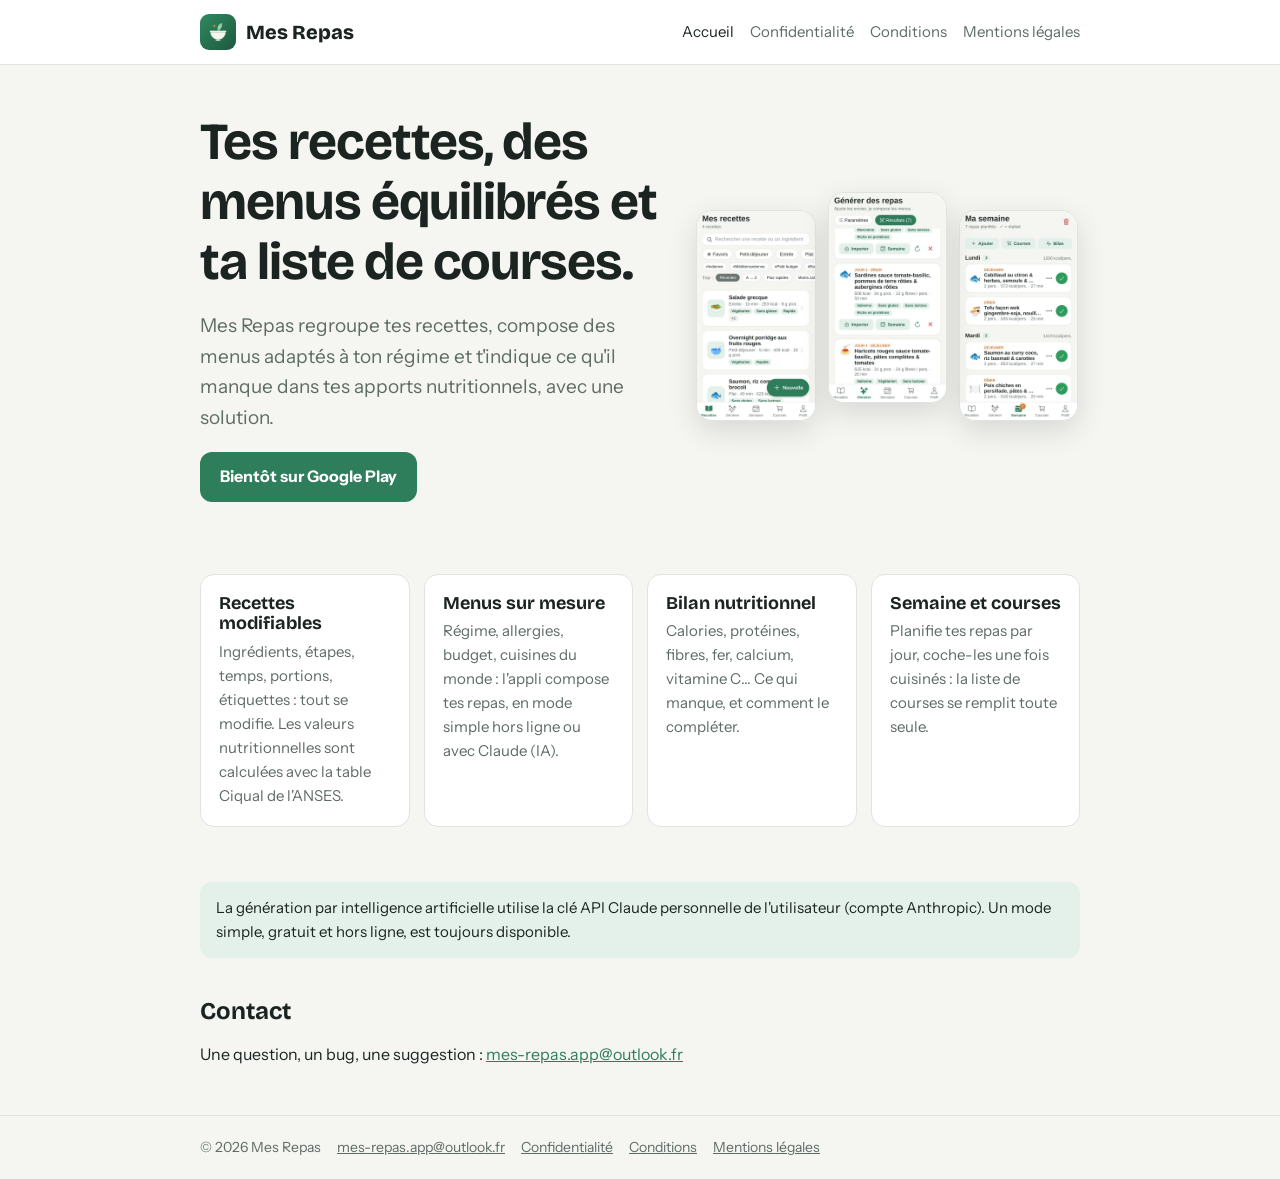
==== index.html @ 555995fe "Site Mes Repas : présentation, confidentialité, conditions, mentions légales, app-ads.txt" ====
<!doctype html>
<html lang="fr">
<head>
<meta charset="utf-8">
<meta name="viewport" content="width=device-width, initial-scale=1">
<title>Mes Repas</title>
<meta name="description" content="Application Android : recettes, menus équilibrés, bilan nutritionnel, planning et liste de courses.">
<link rel="icon" href="img/favicon.png">
<link rel="preconnect" href="https://fonts.googleapis.com"><link rel="stylesheet" href="https://fonts.googleapis.com/css2?family=Bricolage+Grotesque:opsz,wght@12..96,700;12..96,800&family=Instrument+Sans:wght@400;600;700&display=swap">
<link rel="stylesheet" href="style.css">
</head>
<body>
<header class="site"><div class="wrap">
  <a class="brand" href="index.html"><img src="img/icon.png" alt="">Mes Repas</a>
  <nav class="links" aria-label="Navigation"><a href="index.html" aria-current="page">Accueil</a><a href="confidentialite.html">Confidentialité</a><a href="conditions.html">Conditions</a><a href="mentions-legales.html">Mentions légales</a></nav>
</div></header>
<main class="wrap">

<section class="hero">
  <div>
    <h1>Tes recettes, des menus équilibrés et ta liste de courses.</h1>
    <p class="lead">Mes Repas regroupe tes recettes, compose des menus adaptés à ton régime et t'indique ce qu'il manque dans tes apports nutritionnels, avec une solution.</p>
    <p><span class="badge">Bientôt sur Google Play</span></p>
  </div>
  <div class="shots">
    <img src="img/capture-recettes.jpg" alt="Liste des recettes">
    <img src="img/capture-bilan.jpg" alt="Bilan nutritionnel">
    <img src="img/capture-semaine.jpg" alt="Planning de la semaine">
  </div>
</section>
<section class="features">
  <div class="feature"><h3>Recettes modifiables</h3><p>Ingrédients, étapes, temps, portions, étiquettes : tout se modifie. Les valeurs nutritionnelles sont calculées avec la table Ciqual de l'ANSES.</p></div>
  <div class="feature"><h3>Menus sur mesure</h3><p>Régime, allergies, budget, cuisines du monde : l'appli compose tes repas, en mode simple hors ligne ou avec Claude (IA).</p></div>
  <div class="feature"><h3>Bilan nutritionnel</h3><p>Calories, protéines, fibres, fer, calcium, vitamine C… Ce qui manque, et comment le compléter.</p></div>
  <div class="feature"><h3>Semaine et courses</h3><p>Planifie tes repas par jour, coche-les une fois cuisinés : la liste de courses se remplit toute seule.</p></div>
</section>
<p class="note">La génération par intelligence artificielle utilise la clé API Claude personnelle de l'utilisateur (compte Anthropic). Un mode simple, gratuit et hors ligne, est toujours disponible.</p>
<h2>Contact</h2>
<p>Une question, un bug, une suggestion : <a href="mailto:mes-repas.app@outlook.fr">mes-repas.app@outlook.fr</a></p>
<p style="margin-bottom:48px"></p>

</main>
<footer class="site"><div class="wrap">
  <span>© 2026 Mes Repas</span>
  <a href="mailto:mes-repas.app@outlook.fr">mes-repas.app@outlook.fr</a>
  <a href="confidentialite.html">Confidentialité</a>
  <a href="conditions.html">Conditions</a>
  <a href="mentions-legales.html">Mentions légales</a>
</div></footer>
</body>
</html>
---- style.css ----
:root {
  --bg: #f5f6f2;
  --surface: #ffffff;
  --ink: #1c2421;
  --muted: #5f6b65;
  --line: #dfe4dc;
  --herb: #2e7d5b;
  --herb-dark: #1e5a40;
  --herb-soft: #e3f1ea;
  --spice: #e07a2f;
  color-scheme: light;
}
@media (prefers-color-scheme: dark) {
  :root {
    --bg: #0f1512;
    --surface: #18201c;
    --ink: #e6ece8;
    --muted: #9aa69f;
    --line: #2a3530;
    --herb: #5cc08e;
    --herb-dark: #a6e3c3;
    --herb-soft: #1c3327;
    --spice: #f29a5c;
    color-scheme: dark;
  }
}
* { box-sizing: border-box; }
body {
  margin: 0;
  background: var(--bg);
  color: var(--ink);
  font: 16px/1.6 'Instrument Sans', 'Segoe UI', system-ui, -apple-system, sans-serif;
}
a { color: var(--herb); }
a:focus-visible, button:focus-visible { outline: 2px solid var(--herb); outline-offset: 2px; }
.wrap { max-width: 920px; margin: 0 auto; padding-inline: 20px; }
header.site { border-bottom: 1px solid var(--line); background: var(--surface); }
header.site .wrap { display: flex; align-items: center; gap: 12px; padding-block: 14px; flex-wrap: wrap; }
.brand { display: flex; align-items: center; gap: 10px; text-decoration: none; color: var(--ink); font-weight: 800; font-size: 20px; font-family: 'Bricolage Grotesque', 'Segoe UI', sans-serif; }
.brand img { width: 36px; height: 36px; border-radius: 9px; }
nav.links { margin-left: auto; display: flex; gap: 16px; flex-wrap: wrap; font-size: 15px; }
nav.links a { color: var(--muted); text-decoration: none; }
nav.links a:hover, nav.links a[aria-current] { color: var(--ink); }
h1, h2, h3 { font-family: 'Bricolage Grotesque', 'Segoe UI', sans-serif; line-height: 1.15; text-wrap: balance; }
h1 { font-size: clamp(32px, 6vw, 52px); letter-spacing: -0.02em; margin: 0 0 16px; }
h2 { font-size: 24px; margin: 40px 0 10px; }
h3 { font-size: 18px; margin: 24px 0 6px; }
.hero { display: grid; gap: 32px; align-items: center; padding-block: 48px; grid-template-columns: 1fr; }
@media (min-width: 760px) { .hero { grid-template-columns: 1.2fr 1fr; } }
.lead { font-size: 19px; color: var(--muted); max-width: 34em; }
.shots { display: flex; gap: 12px; justify-content: center; }
.shots img { width: 31%; max-width: 180px; border-radius: 16px; border: 1px solid var(--line); box-shadow: 0 10px 30px rgba(0, 0, 0, 0.12); }
.shots img:nth-child(2) { transform: translateY(-18px); }
.features { display: grid; gap: 14px; grid-template-columns: repeat(auto-fit, minmax(min(100%, 200px), 1fr)); padding-block: 8px 40px; }
.feature { background: var(--surface); border: 1px solid var(--line); border-radius: 14px; padding: 18px; }
.feature h3 { margin: 0 0 6px; }
.feature p { margin: 0; color: var(--muted); font-size: 15px; }
.badge { display: inline-block; background: var(--herb); color: #fff; padding: 12px 20px; border-radius: 12px; font-weight: 700; text-decoration: none; }
.note { background: var(--herb-soft); border-radius: 12px; padding: 14px 16px; font-size: 15px; }
.doc { padding-block: 40px 64px; max-width: 70ch; }
.doc p, .doc li { color: var(--ink); }
.doc .updated { color: var(--muted); font-size: 14px; }
.todo { background: #fff4d6; color: #6b4a00; padding: 0 4px; border-radius: 4px; }
@media (prefers-color-scheme: dark) { .todo { background: #35291a; color: #f1c77a; } }
footer.site { border-top: 1px solid var(--line); color: var(--muted); font-size: 14px; }
footer.site .wrap { padding-block: 20px; display: flex; gap: 16px; flex-wrap: wrap; }
footer.site a { color: var(--muted); }
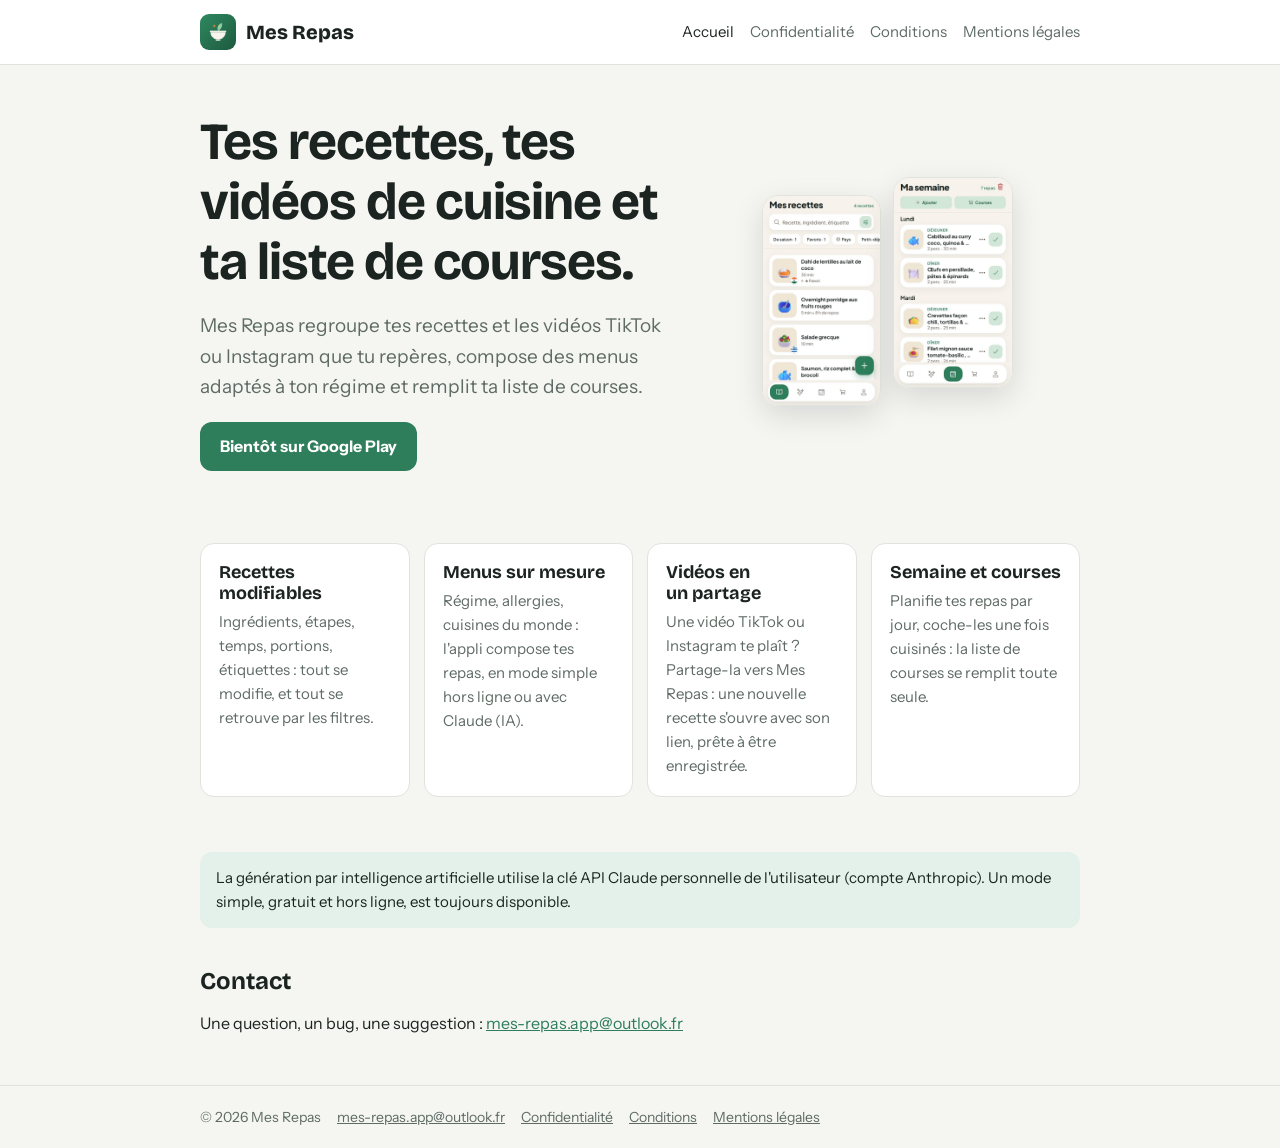
==== commit 91efda7a: "Site à jour : nutrition et budget retirés, vidéos partagées, captures et confidentialité (25 novembr" ====
--- a/index.html
+++ b/index.html
@@ -4,7 +4,7 @@
 <meta charset="utf-8">
 <meta name="viewport" content="width=device-width, initial-scale=1">
 <title>Mes Repas</title>
-<meta name="description" content="Application Android : recettes, menus équilibrés, bilan nutritionnel, planning et liste de courses.">
+<meta name="description" content="Application Android : recettes, vidéos de cuisine, menus, planning et liste de courses.">
 <link rel="icon" href="img/favicon.png">
 <link rel="preconnect" href="https://fonts.googleapis.com"><link rel="stylesheet" href="https://fonts.googleapis.com/css2?family=Bricolage+Grotesque:opsz,wght@12..96,700;12..96,800&family=Instrument+Sans:wght@400;600;700&display=swap">
 <link rel="stylesheet" href="style.css">
@@ -18,20 +18,19 @@
 
 <section class="hero">
   <div>
-    <h1>Tes recettes, des menus équilibrés et ta liste de courses.</h1>
-    <p class="lead">Mes Repas regroupe tes recettes, compose des menus adaptés à ton régime et t'indique ce qu'il manque dans tes apports nutritionnels, avec une solution.</p>
+    <h1>Tes recettes, tes vidéos de cuisine et ta liste de courses.</h1>
+    <p class="lead">Mes Repas regroupe tes recettes et les vidéos TikTok ou Instagram que tu repères, compose des menus adaptés à ton régime et remplit ta liste de courses.</p>
     <p><span class="badge">Bientôt sur Google Play</span></p>
   </div>
   <div class="shots">
     <img src="img/capture-recettes.jpg" alt="Liste des recettes">
-    <img src="img/capture-bilan.jpg" alt="Bilan nutritionnel">
     <img src="img/capture-semaine.jpg" alt="Planning de la semaine">
   </div>
 </section>
 <section class="features">
-  <div class="feature"><h3>Recettes modifiables</h3><p>Ingrédients, étapes, temps, portions, étiquettes : tout se modifie. Les valeurs nutritionnelles sont calculées avec la table Ciqual de l'ANSES.</p></div>
-  <div class="feature"><h3>Menus sur mesure</h3><p>Régime, allergies, budget, cuisines du monde : l'appli compose tes repas, en mode simple hors ligne ou avec Claude (IA).</p></div>
-  <div class="feature"><h3>Bilan nutritionnel</h3><p>Calories, protéines, fibres, fer, calcium, vitamine C… Ce qui manque, et comment le compléter.</p></div>
+  <div class="feature"><h3>Recettes modifiables</h3><p>Ingrédients, étapes, temps, portions, étiquettes : tout se modifie, et tout se retrouve par les filtres.</p></div>
+  <div class="feature"><h3>Menus sur mesure</h3><p>Régime, allergies, cuisines du monde : l'appli compose tes repas, en mode simple hors ligne ou avec Claude (IA).</p></div>
+  <div class="feature"><h3>Vidéos en un partage</h3><p>Une vidéo TikTok ou Instagram te plaît ? Partage-la vers Mes Repas : une nouvelle recette s'ouvre avec son lien, prête à être enregistrée.</p></div>
   <div class="feature"><h3>Semaine et courses</h3><p>Planifie tes repas par jour, coche-les une fois cuisinés : la liste de courses se remplit toute seule.</p></div>
 </section>
 <p class="note">La génération par intelligence artificielle utilise la clé API Claude personnelle de l'utilisateur (compte Anthropic). Un mode simple, gratuit et hors ligne, est toujours disponible.</p>
